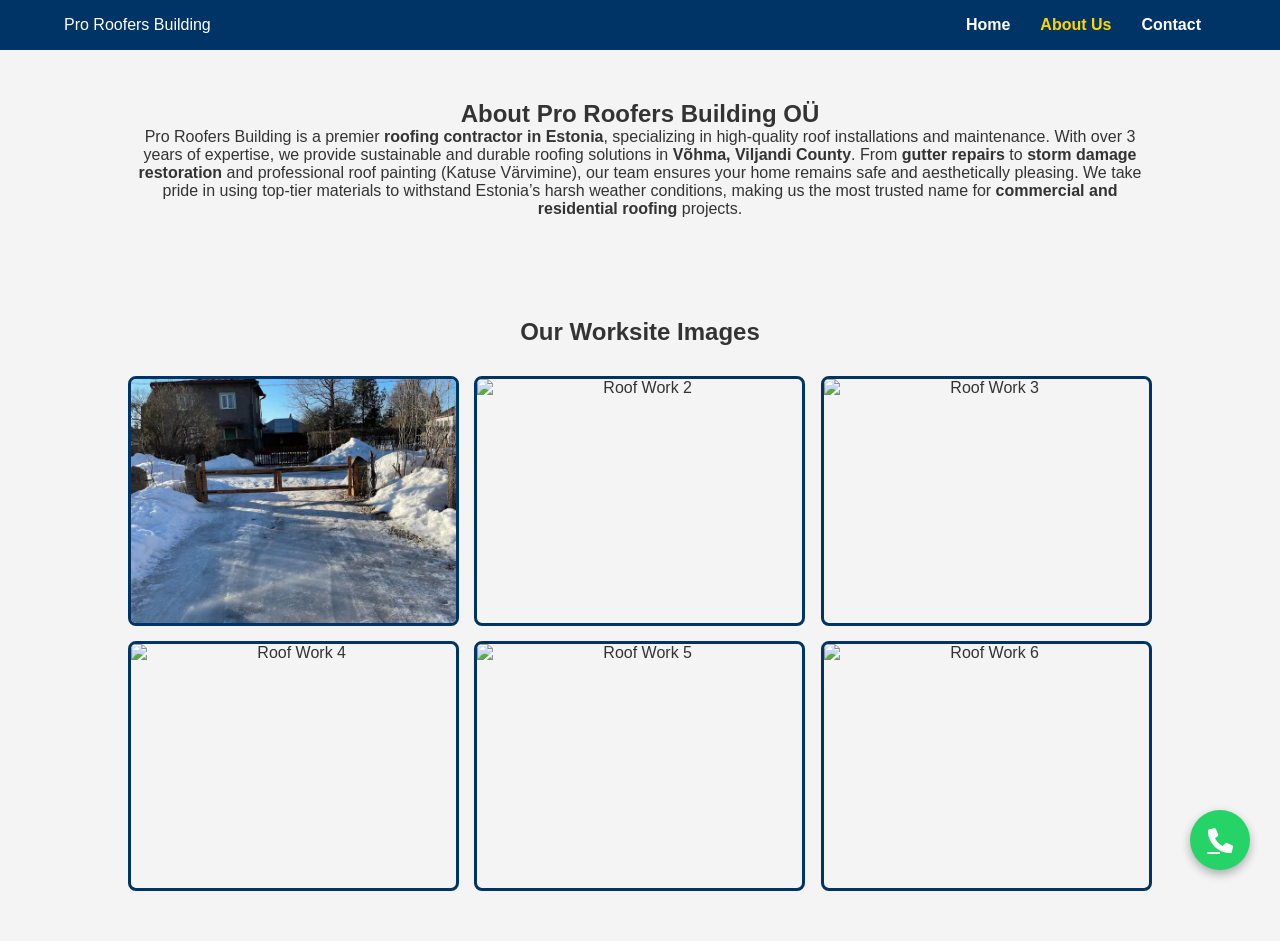
==== about.html @ f928bba4 "Update about.html" ====
<!DOCTYPE html>
<html lang="en">
<head>
    <meta charset="UTF-8">
    <title>About Our Work | Pro Roofers Building</title>
    <link rel="stylesheet" href="https://cdnjs.cloudflare.com/ajax/libs/font-awesome/6.0.0/css/all.min.css">
    <link href="https://unpkg.com/aos@2.3.1/dist/aos.css" rel="stylesheet">
    <link rel="stylesheet" href="style.css">
</head>
<body>
    <nav>
        <div class="logo">Pro Roofers Building</div>
        <ul>
            <li><a href="index.html">Home</a></li>
            <li><a href="about.html" class="active">About Us</a></li>
            <li><a href="contact.html">Contact</a></li>
        </ul>
    </nav>

    <section class="about-seo" data-aos="fade-up">
        <h2>About Pro Roofers Building OÜ</h2>
        <p>Pro Roofers Building is a premier <strong>roofing contractor in Estonia</strong>, specializing in high-quality roof installations and maintenance. With over 3 years of expertise, we provide sustainable and durable roofing solutions in <strong>Võhma, Viljandi County</strong>. From <strong>gutter repairs</strong> to <strong>storm damage restoration</strong> and professional roof painting (Katuse Värvimine), our team ensures your home remains safe and aesthetically pleasing. We take pride in using top-tier materials to withstand Estonia’s harsh weather conditions, making us the most trusted name for <strong>commercial and residential roofing</strong> projects.</p>
    </section>

    <section class="gallery">
        <h2 data-aos="fade-up">Our Worksite Images</h2>
        <div class="image-grid">
            <img src="274590326_1031202414138918_6152472122035395217_n.webp" alt="Roof Work 1" data-aos="flip-left">
            <img src="image2.jpg" alt="Roof Work 2" data-aos="flip-left" data-aos-delay="100">
            <img src="image3.jpg" alt="Roof Work 3" data-aos="flip-left" data-aos-delay="200">
            <img src="image4.jpg" alt="Roof Work 4" data-aos="flip-left">
            <img src="image5.jpg" alt="Roof Work 5" data-aos="flip-left" data-aos-delay="100">
            <img src="image6.jpg" alt="Roof Work 6" data-aos="flip-left" data-aos-delay="200">
        </div>
    </section>

    <a href="tel:+37259118252" class="floating-call"><i class="fas fa-phone"></i></a>
    <script src="https://unpkg.com/aos@2.3.1/dist/aos.js"></script>
    <script>AOS.init();</script>
</body>
</html>
---- style.css ----
* { margin: 0; padding: 0; box-sizing: border-box; font-family: 'Segoe UI', sans-serif; }
body { background: #f4f4f4; color: #333; overflow-x: hidden; }

/* Navigation */
nav { background: #003366; color: white; display: flex; justify-content: space-between; padding: 1rem 5%; position: sticky; top: 0; z-index: 1000; }
nav ul { display: flex; list-style: none; }
nav ul li a { color: white; text-decoration: none; padding: 0 15px; font-weight: bold; }
nav ul li a.active { color: #FFD700; }

/* Hero */
.hero { height: 60vh; background: linear-gradient(rgba(0,51,102,0.8), rgba(0,51,102,0.8)), url('image1.jpg') center/cover; color: white; display: flex; align-items: center; justify-content: center; text-align: center; }
.btn { background: #FFD700; color: #003366; padding: 10px 25px; text-decoration: none; border-radius: 5px; font-weight: bold; margin-top: 20px; display: inline-block; }

/* Services & Grid */
.services, .gallery, .about-seo, .contact-section { padding: 50px 10%; text-align: center; }
.service-grid { display: grid; grid-template-columns: repeat(auto-fit, minmax(250px, 1fr)); gap: 20px; margin-top: 30px; }
.service-card { background: white; padding: 30px; border-radius: 10px; box-shadow: 0 5px 15px rgba(0,0,0,0.1); }
.service-card i { font-size: 3rem; color: #003366; margin-bottom: 15px; }

/* Image Grid (3 in a row) */
.image-grid { display: grid; grid-template-columns: repeat(3, 1fr); gap: 15px; margin-top: 30px; }
.image-grid img { width: 100%; height: 250px; object-fit: cover; border-radius: 8px; border: 3px solid #003366; }

/* Floating Call Icon */
.floating-call { position: fixed; bottom: 30px; right: 30px; background: #25d366; color: white; width: 60px; height: 60px; border-radius: 50%; display: flex; align-items: center; justify-content: center; font-size: 25px; box-shadow: 0 4px 10px rgba(0,0,0,0.3); z-index: 1000; transition: 0.3s; }
.floating-call:hover { transform: scale(1.1); background: #FFD700; color: #003366; }

/* Responsive */
@media (max-width: 768px) {
    .image-grid { grid-template-columns: repeat(2, 1fr); }
    .contact-section { flex-direction: column; }
             }
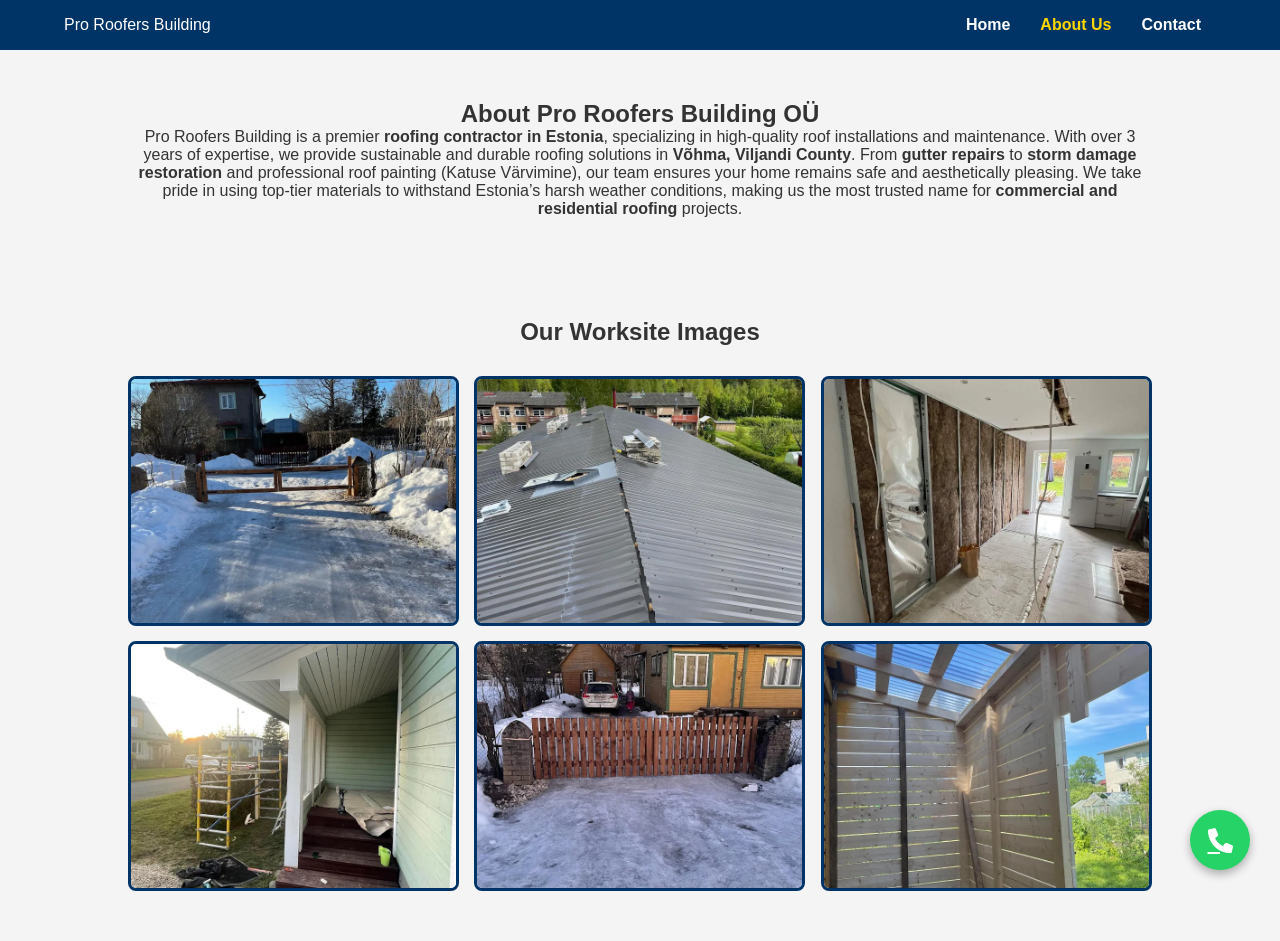
==== commit 2414c9d8: "Update about.html" ====
--- a/about.html
+++ b/about.html
@@ -26,11 +26,11 @@
         <h2 data-aos="fade-up">Our Worksite Images</h2>
         <div class="image-grid">
             <img src="274590326_1031202414138918_6152472122035395217_n.webp" alt="Roof Work 1" data-aos="flip-left">
-            <img src="image2.jpg" alt="Roof Work 2" data-aos="flip-left" data-aos-delay="100">
-            <img src="image3.jpg" alt="Roof Work 3" data-aos="flip-left" data-aos-delay="200">
-            <img src="image4.jpg" alt="Roof Work 4" data-aos="flip-left">
-            <img src="image5.jpg" alt="Roof Work 5" data-aos="flip-left" data-aos-delay="100">
-            <img src="image6.jpg" alt="Roof Work 6" data-aos="flip-left" data-aos-delay="200">
+            <img src="unnamed (2).webp" alt="Roof Work 2" data-aos="flip-left" data-aos-delay="100">
+            <img src="unnamed (4).webp" alt="Roof Work 3" data-aos="flip-left" data-aos-delay="200">
+            <img src="unnamed (5).webp" alt="Roof Work 4" data-aos="flip-left">
+            <img src="unnamed (6).webp" alt="Roof Work 5" data-aos="flip-left" data-aos-delay="100">
+            <img src="unnamed (7).webp" alt="Roof Work 6" data-aos="flip-left" data-aos-delay="200">
         </div>
     </section>
 
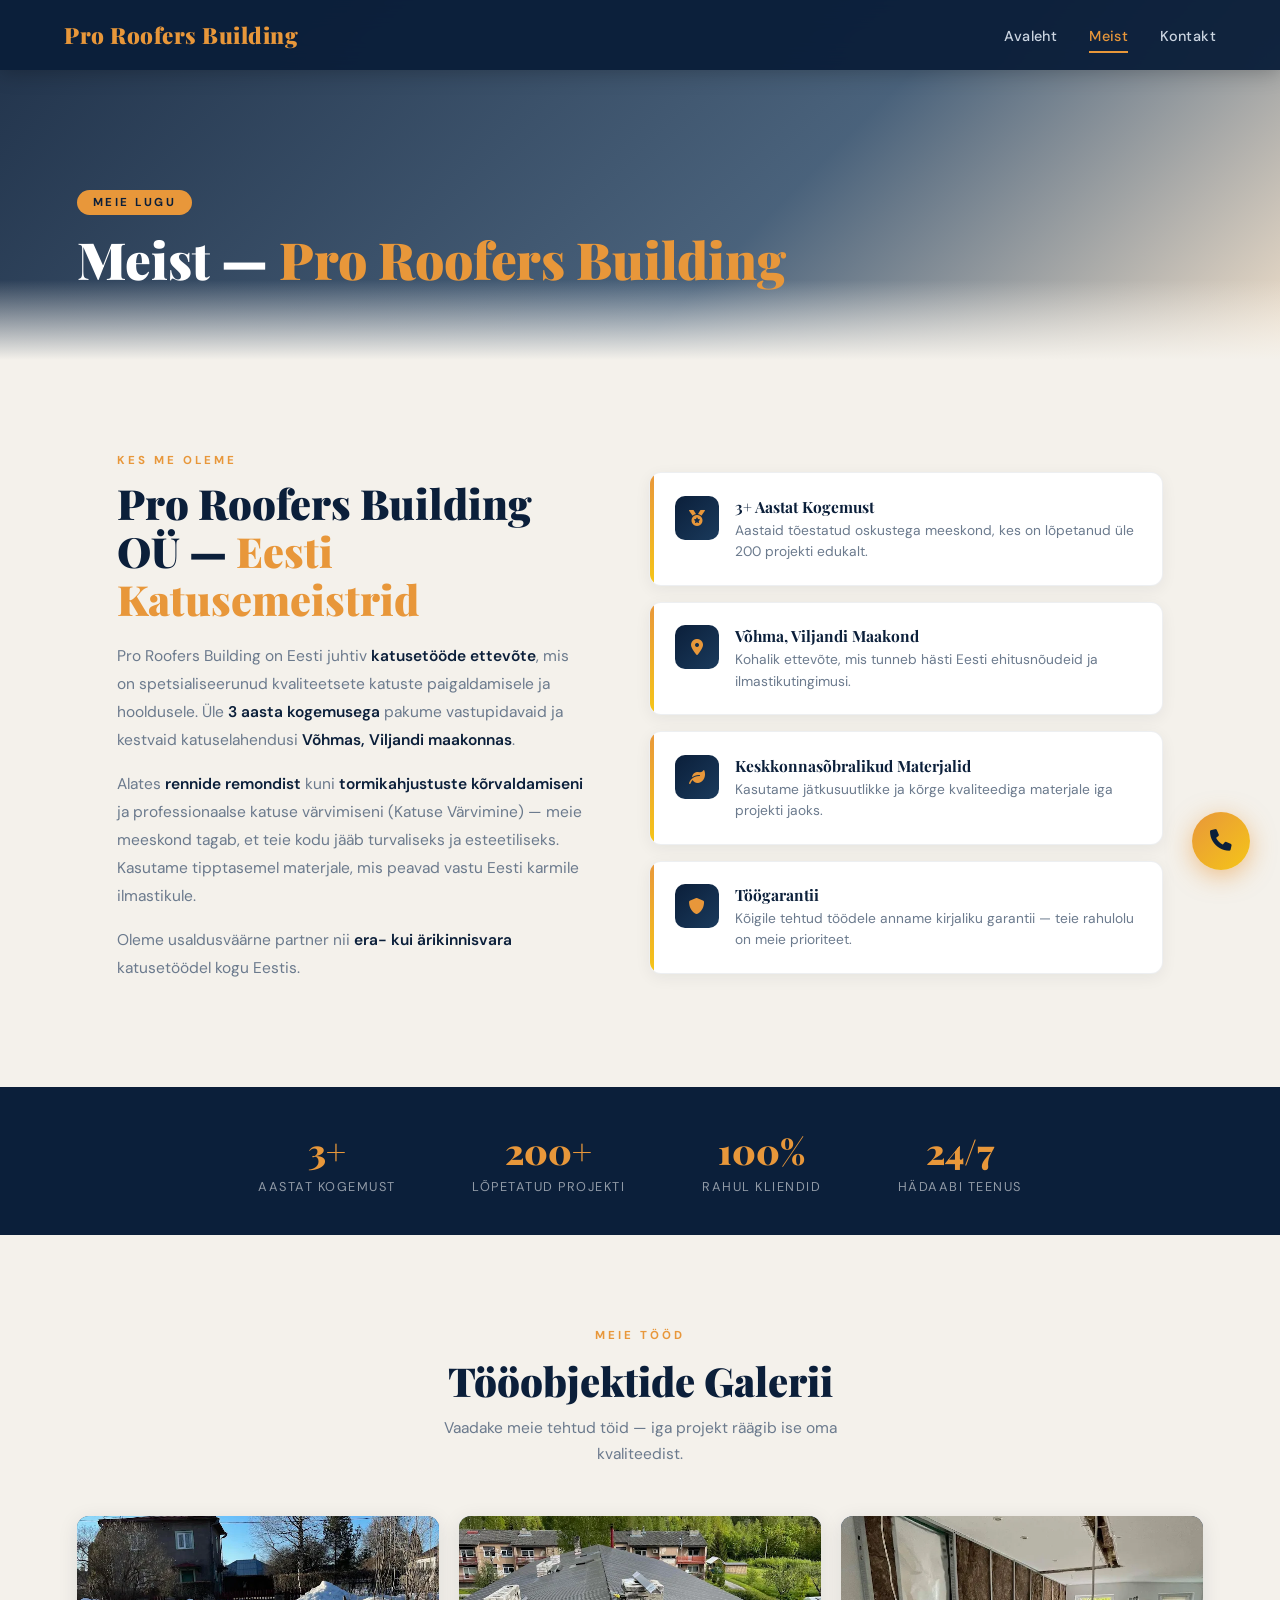
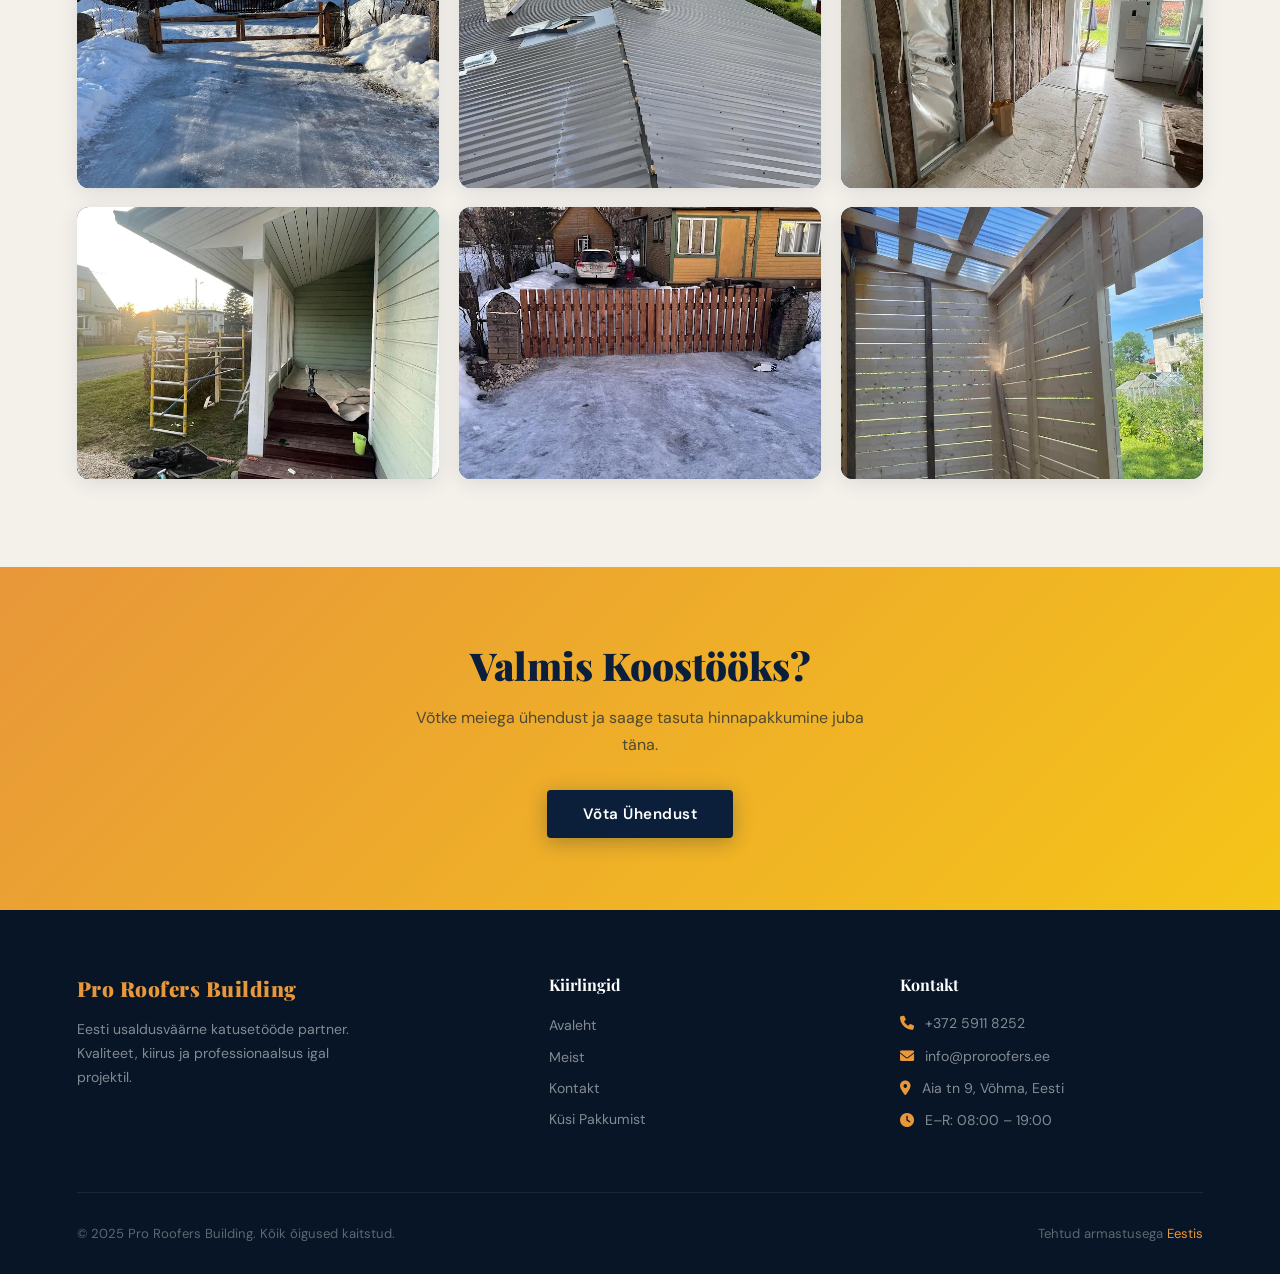
==== commit 031ee462: "Update about.html" ====
--- a/about.html
+++ b/about.html
@@ -1,41 +1,728 @@
 <!DOCTYPE html>
-<html lang="en">
+<html lang="et">
 <head>
     <meta charset="UTF-8">
-    <title>About Our Work | Pro Roofers Building</title>
+    <meta name="viewport" content="width=device-width, initial-scale=1.0">
+    <title>Meist | Pro Roofers Building</title>
     <link rel="stylesheet" href="https://cdnjs.cloudflare.com/ajax/libs/font-awesome/6.0.0/css/all.min.css">
-    <link href="https://unpkg.com/aos@2.3.1/dist/aos.css" rel="stylesheet">
-    <link rel="stylesheet" href="style.css">
+    <link href="https://fonts.googleapis.com/css2?family=Playfair+Display:wght@700;900&family=DM+Sans:wght@300;400;500;600&display=swap" rel="stylesheet">
+    <style>
+        *, *::before, *::after { margin: 0; padding: 0; box-sizing: border-box; }
+
+        :root {
+            --navy:    #0B1F3A;
+            --steel:   #1A3A5C;
+            --amber:   #E8973A;
+            --gold:    #F5C518;
+            --offwhite:#F4F1EB;
+            --light:   #FFFFFF;
+            --text:    #2C2C2C;
+            --muted:   #6B7A8D;
+        }
+
+        html { scroll-behavior: smooth; }
+
+        body {
+            font-family: 'DM Sans', sans-serif;
+            background: var(--offwhite);
+            color: var(--text);
+            overflow-x: hidden;
+        }
+
+        /* ── NAV ── */
+        nav {
+            position: fixed; top: 0; width: 100%; z-index: 1000;
+            display: flex; align-items: center; justify-content: space-between;
+            padding: 0 5%;
+            height: 70px;
+            background: rgba(11,31,58,0.96);
+            backdrop-filter: blur(12px);
+            box-shadow: 0 2px 20px rgba(0,0,0,0.25);
+            animation: slideDown 0.7s cubic-bezier(.22,1,.36,1) both;
+            transition: height 0.3s;
+        }
+
+        nav.scrolled { height: 58px; background: rgba(11,31,58,0.99); }
+
+        @keyframes slideDown {
+            from { transform: translateY(-100%); opacity: 0; }
+            to   { transform: translateY(0);     opacity: 1; }
+        }
+
+        .logo {
+            font-family: 'Playfair Display', serif;
+            font-size: 1.4rem;
+            font-weight: 900;
+            color: var(--amber);
+            letter-spacing: 0.5px;
+        }
+
+        nav ul { list-style: none; display: flex; gap: 2rem; }
+
+        nav ul li a {
+            color: #CBD5E1;
+            text-decoration: none;
+            font-size: 0.9rem;
+            font-weight: 500;
+            letter-spacing: 0.4px;
+            padding: 6px 0;
+            border-bottom: 2px solid transparent;
+            transition: color 0.3s, border-color 0.3s;
+        }
+
+        nav ul li a:hover,
+        nav ul li a.active {
+            color: var(--amber);
+            border-bottom-color: var(--amber);
+        }
+
+        /* ── PAGE HERO ── */
+        .page-hero {
+            min-height: 360px;
+            background:
+                linear-gradient(135deg, rgba(11,31,58,0.91) 0%, rgba(26,58,92,0.78) 60%, rgba(232,151,58,0.18) 100%),
+                url('https://images.unsplash.com/photo-1558618666-fcd25c85cd64?w=1600&q=80') center/cover no-repeat;
+            display: flex; align-items: flex-end; justify-content: flex-start;
+            padding: 0 6% 4.5rem;
+            position: relative;
+            overflow: hidden;
+            padding-top: 70px;
+        }
+
+        .page-hero::after {
+            content: '';
+            position: absolute; bottom: 0; left: 0; right: 0;
+            height: 80px;
+            background: linear-gradient(to top, var(--offwhite), transparent);
+        }
+
+        .page-hero-content {
+            position: relative; z-index: 2;
+            animation: heroReveal 1s cubic-bezier(.22,1,.36,1) 0.2s both;
+        }
+
+        @keyframes heroReveal {
+            from { opacity: 0; transform: translateY(40px); }
+            to   { opacity: 1; transform: translateY(0); }
+        }
+
+        .eyebrow {
+            display: inline-block;
+            background: var(--amber);
+            color: var(--navy);
+            font-size: 0.72rem;
+            font-weight: 700;
+            letter-spacing: 2.5px;
+            text-transform: uppercase;
+            padding: 5px 16px;
+            border-radius: 20px;
+            margin-bottom: 1rem;
+        }
+
+        .page-hero-content h1 {
+            font-family: 'Playfair Display', serif;
+            font-size: clamp(2rem, 4.5vw, 3.2rem);
+            font-weight: 900;
+            color: var(--light);
+            line-height: 1.12;
+        }
+
+        .page-hero-content h1 span { color: var(--amber); }
+
+        /* ── ABOUT SEO SECTION ── */
+        .about-seo {
+            padding: 5.5rem 6%;
+            max-width: 1100px;
+            margin: 0 auto;
+            display: grid;
+            grid-template-columns: 1fr 1.1fr;
+            gap: 4rem;
+            align-items: center;
+        }
+
+        @media (max-width: 860px) {
+            .about-seo { grid-template-columns: 1fr; gap: 2.5rem; }
+            nav ul { gap: 1.2rem; }
+        }
+
+        .about-text-col {
+            opacity: 0;
+            transform: translateX(-40px);
+            transition: opacity 0.7s ease, transform 0.7s ease;
+        }
+
+        .about-text-col.visible { opacity: 1; transform: translateX(0); }
+
+        .section-tag {
+            display: inline-block;
+            font-size: 0.72rem;
+            font-weight: 700;
+            letter-spacing: 3px;
+            text-transform: uppercase;
+            color: var(--amber);
+            margin-bottom: 0.7rem;
+        }
+
+        .about-text-col h2 {
+            font-family: 'Playfair Display', serif;
+            font-size: clamp(1.8rem, 3.5vw, 2.6rem);
+            font-weight: 900;
+            color: var(--navy);
+            line-height: 1.15;
+            margin-bottom: 1.3rem;
+        }
+
+        .about-text-col h2 span { color: var(--amber); }
+
+        .about-text-col p {
+            font-size: 0.97rem;
+            color: var(--muted);
+            line-height: 1.8;
+            margin-bottom: 1rem;
+        }
+
+        .about-text-col p strong {
+            color: var(--navy);
+            font-weight: 600;
+        }
+
+        .about-highlights {
+            display: flex;
+            flex-direction: column;
+            gap: 1rem;
+            opacity: 0;
+            transform: translateX(40px);
+            transition: opacity 0.7s ease 0.15s, transform 0.7s ease 0.15s;
+        }
+
+        .about-highlights.visible { opacity: 1; transform: translateX(0); }
+
+        .highlight-card {
+            background: var(--light);
+            border-radius: 12px;
+            padding: 1.4rem 1.6rem;
+            display: flex;
+            align-items: flex-start;
+            gap: 1rem;
+            border: 1px solid rgba(11,31,58,0.07);
+            box-shadow: 0 4px 16px rgba(11,31,58,0.06);
+            position: relative;
+            overflow: hidden;
+            transition: transform 0.3s cubic-bezier(.22,1,.36,1), box-shadow 0.3s, border-color 0.3s;
+        }
+
+        .highlight-card::before {
+            content: '';
+            position: absolute; top: 0; left: 0;
+            width: 4px; height: 100%;
+            background: linear-gradient(180deg, var(--amber), var(--gold));
+            border-radius: 4px 0 0 4px;
+        }
+
+        .highlight-card:hover {
+            transform: translateY(-4px);
+            box-shadow: 0 12px 36px rgba(11,31,58,0.11);
+            border-color: rgba(232,151,58,0.25);
+        }
+
+        .highlight-icon {
+            width: 44px; height: 44px; flex-shrink: 0;
+            background: linear-gradient(135deg, var(--navy), var(--steel));
+            border-radius: 10px;
+            display: flex; align-items: center; justify-content: center;
+        }
+
+        .highlight-icon i { color: var(--amber); font-size: 1rem; }
+
+        .highlight-body h4 {
+            font-family: 'Playfair Display', serif;
+            font-size: 0.97rem;
+            font-weight: 700;
+            color: var(--navy);
+            margin-bottom: 3px;
+        }
+
+        .highlight-body p {
+            font-size: 0.86rem;
+            color: var(--muted);
+            line-height: 1.55;
+        }
+
+        /* ── STATS BAR ── */
+        .stats-bar {
+            background: var(--navy);
+            padding: 2.5rem 6%;
+            display: flex; justify-content: center;
+            gap: clamp(2rem, 6vw, 6rem);
+            flex-wrap: wrap;
+        }
+
+        .stat-item {
+            text-align: center;
+            opacity: 0;
+            transform: translateY(24px);
+            transition: opacity 0.6s ease, transform 0.6s ease;
+        }
+
+        .stat-item.visible { opacity: 1; transform: translateY(0); }
+
+        .stat-num {
+            font-family: 'Playfair Display', serif;
+            font-size: 2.2rem;
+            font-weight: 900;
+            color: var(--amber);
+        }
+
+        .stat-label {
+            font-size: 0.8rem;
+            color: rgba(255,255,255,0.55);
+            text-transform: uppercase;
+            letter-spacing: 1.5px;
+            margin-top: 4px;
+        }
+
+        /* ── GALLERY ── */
+        .gallery {
+            padding: 5.5rem 6%;
+            background: var(--offwhite);
+        }
+
+        .gallery-head {
+            text-align: center;
+            margin-bottom: 3rem;
+            opacity: 0;
+            transform: translateY(24px);
+            transition: opacity 0.6s ease, transform 0.6s ease;
+        }
+
+        .gallery-head.visible { opacity: 1; transform: translateY(0); }
+
+        .gallery-head h2 {
+            font-family: 'Playfair Display', serif;
+            font-size: clamp(1.8rem, 3.5vw, 2.5rem);
+            font-weight: 900;
+            color: var(--navy);
+            margin-bottom: 0.6rem;
+        }
+
+        .gallery-head p {
+            font-size: 0.97rem;
+            color: var(--muted);
+            max-width: 480px;
+            margin: 0 auto;
+            line-height: 1.65;
+        }
+
+        .image-grid {
+            display: grid;
+            grid-template-columns: repeat(3, 1fr);
+            gap: 1.2rem;
+        }
+
+        @media (max-width: 720px) {
+            .image-grid { grid-template-columns: repeat(2, 1fr); }
+        }
+
+        @media (max-width: 480px) {
+            .image-grid { grid-template-columns: 1fr; }
+        }
+
+        .gallery-item {
+            position: relative;
+            border-radius: 12px;
+            overflow: hidden;
+            aspect-ratio: 4/3;
+            background: var(--steel);
+            box-shadow: 0 4px 20px rgba(11,31,58,0.1);
+            opacity: 0;
+            transform: translateY(36px) scale(0.97);
+            transition: opacity 0.6s ease, transform 0.6s ease;
+        }
+
+        .gallery-item.visible { opacity: 1; transform: translateY(0) scale(1); }
+
+        .gallery-item img {
+            width: 100%; height: 100%;
+            object-fit: cover;
+            display: block;
+            transition: transform 0.55s cubic-bezier(.22,1,.36,1);
+        }
+
+        .gallery-item:hover img { transform: scale(1.08); }
+
+        .gallery-overlay {
+            position: absolute; inset: 0;
+            background: linear-gradient(to top, rgba(11,31,58,0.72) 0%, transparent 55%);
+            opacity: 0;
+            transition: opacity 0.35s;
+            display: flex; align-items: flex-end;
+            padding: 1.2rem;
+        }
+
+        .gallery-item:hover .gallery-overlay { opacity: 1; }
+
+        .gallery-overlay span {
+            font-size: 0.85rem;
+            font-weight: 600;
+            color: var(--light);
+            letter-spacing: 0.3px;
+        }
+
+        /* ── CTA STRIP ── */
+        .cta-strip {
+            background: linear-gradient(135deg, var(--amber) 0%, var(--gold) 100%);
+            text-align: center;
+            padding: 4.5rem 6%;
+        }
+
+        .cta-strip h2 {
+            font-family: 'Playfair Display', serif;
+            font-size: clamp(1.7rem, 3.5vw, 2.4rem);
+            font-weight: 900;
+            color: var(--navy);
+            margin-bottom: 0.9rem;
+        }
+
+        .cta-strip p {
+            font-size: 1rem;
+            color: rgba(11,31,58,0.7);
+            max-width: 460px;
+            margin: 0 auto 2rem;
+            line-height: 1.65;
+        }
+
+        .btn {
+            display: inline-block;
+            padding: 14px 36px;
+            border-radius: 4px;
+            font-family: 'DM Sans', sans-serif;
+            font-size: 0.95rem;
+            font-weight: 600;
+            text-decoration: none;
+            letter-spacing: 0.5px;
+            transition: transform 0.25s, box-shadow 0.25s, background 0.25s;
+        }
+
+        .btn-dark {
+            background: var(--navy);
+            color: var(--light);
+            box-shadow: 0 4px 20px rgba(11,31,58,0.3);
+        }
+
+        .btn-dark:hover {
+            background: var(--steel);
+            transform: translateY(-3px);
+            box-shadow: 0 8px 30px rgba(11,31,58,0.4);
+        }
+
+        /* ── FOOTER ── */
+        footer {
+            background: #071526;
+            color: rgba(255,255,255,0.7);
+            padding: 4rem 6% 2rem;
+        }
+
+        .footer-grid {
+            display: grid;
+            grid-template-columns: 1.4fr repeat(2, 1fr);
+            gap: 3rem;
+            padding-bottom: 3rem;
+            border-bottom: 1px solid rgba(255,255,255,0.08);
+            margin-bottom: 2rem;
+        }
+
+        @media (max-width: 720px) {
+            .footer-grid { grid-template-columns: 1fr; gap: 2rem; }
+        }
+
+        .footer-brand .logo {
+            font-size: 1.3rem;
+            margin-bottom: 1rem;
+            display: block;
+        }
+
+        .footer-brand p {
+            font-size: 0.88rem;
+            line-height: 1.7;
+            color: rgba(255,255,255,0.5);
+            max-width: 280px;
+        }
+
+        .footer-col h5 {
+            font-family: 'Playfair Display', serif;
+            font-size: 1rem;
+            font-weight: 700;
+            color: var(--light);
+            margin-bottom: 1.2rem;
+        }
+
+        .footer-col ul { list-style: none; }
+        .footer-col ul li { margin-bottom: 0.65rem; }
+
+        .footer-col ul li a {
+            color: rgba(255,255,255,0.5);
+            text-decoration: none;
+            font-size: 0.88rem;
+            transition: color 0.25s;
+        }
+
+        .footer-col ul li a:hover { color: var(--amber); }
+
+        .footer-contact-item {
+            display: flex; align-items: flex-start; gap: 0.7rem;
+            margin-bottom: 0.9rem;
+            font-size: 0.88rem;
+            color: rgba(255,255,255,0.5);
+        }
+
+        .footer-contact-item i {
+            color: var(--amber);
+            margin-top: 2px;
+            flex-shrink: 0;
+        }
+
+        .footer-bottom {
+            display: flex; justify-content: space-between; align-items: center;
+            flex-wrap: wrap; gap: 0.8rem;
+            font-size: 0.82rem;
+            color: rgba(255,255,255,0.35);
+        }
+
+        .footer-bottom a { color: var(--amber); text-decoration: none; }
+
+        /* ── FLOATING CALL ── */
+        .floating-call {
+            position: fixed;
+            bottom: 30px; right: 30px;
+            width: 58px; height: 58px;
+            background: linear-gradient(135deg, var(--amber), var(--gold));
+            border-radius: 50%;
+            display: flex; align-items: center; justify-content: center;
+            color: var(--navy);
+            font-size: 1.35rem;
+            text-decoration: none;
+            box-shadow: 0 6px 24px rgba(232,151,58,0.55);
+            z-index: 999;
+            animation: pulse 2.2s ease-in-out infinite;
+            transition: transform 0.25s;
+        }
+
+        .floating-call:hover { transform: scale(1.12); }
+
+        @keyframes pulse {
+            0%, 100% { box-shadow: 0 6px 24px rgba(232,151,58,0.55); }
+            50%       { box-shadow: 0 6px 40px rgba(232,151,58,0.85), 0 0 0 14px rgba(232,151,58,0.12); }
+        }
+    </style>
 </head>
 <body>
-    <nav>
+
+    <!-- Navigation -->
+    <nav id="mainNav">
         <div class="logo">Pro Roofers Building</div>
         <ul>
-            <li><a href="index.html">Home</a></li>
-            <li><a href="about.html" class="active">About Us</a></li>
-            <li><a href="contact.html">Contact</a></li>
+            <li><a href="index.html">Avaleht</a></li>
+            <li><a href="about.html" class="active">Meist</a></li>
+            <li><a href="contact.html">Kontakt</a></li>
         </ul>
     </nav>
 
-    <section class="about-seo" data-aos="fade-up">
-        <h2>About Pro Roofers Building OÜ</h2>
-        <p>Pro Roofers Building is a premier <strong>roofing contractor in Estonia</strong>, specializing in high-quality roof installations and maintenance. With over 3 years of expertise, we provide sustainable and durable roofing solutions in <strong>Võhma, Viljandi County</strong>. From <strong>gutter repairs</strong> to <strong>storm damage restoration</strong> and professional roof painting (Katuse Värvimine), our team ensures your home remains safe and aesthetically pleasing. We take pride in using top-tier materials to withstand Estonia’s harsh weather conditions, making us the most trusted name for <strong>commercial and residential roofing</strong> projects.</p>
+    <!-- Page Hero -->
+    <div class="page-hero">
+        <div class="page-hero-content">
+            <span class="eyebrow">Meie Lugu</span>
+            <h1>Meist — <span>Pro Roofers Building</span></h1>
+        </div>
+    </div>
+
+    <!-- About SEO Section -->
+    <section class="about-seo" style="padding-top:5.5rem; padding-bottom:5.5rem; max-width:1200px; margin:0 auto; padding-left:6%; padding-right:6%; display:grid; grid-template-columns:1fr 1.1fr; gap:4rem; align-items:center;">
+
+        <div class="about-text-col" id="aboutText">
+            <span class="section-tag">Kes Me Oleme</span>
+            <h2>Pro Roofers Building OÜ — <span>Eesti Katusemeistrid</span></h2>
+            <p>Pro Roofers Building on Eesti juhtiv <strong>katusetööde ettevõte</strong>, mis on spetsialiseerunud kvaliteetsete katuste paigaldamisele ja hooldusele. Üle <strong>3 aasta kogemusega</strong> pakume vastupidavaid ja kestvaid katuselahendusi <strong>Võhmas, Viljandi maakonnas</strong>.</p>
+            <p>Alates <strong>rennide remondist</strong> kuni <strong>tormikahjustuste kõrvaldamiseni</strong> ja professionaalse katuse värvimiseni (Katuse Värvimine) — meie meeskond tagab, et teie kodu jääb turvaliseks ja esteetiliseks. Kasutame tipptasemel materjale, mis peavad vastu Eesti karmile ilmastikule.</p>
+            <p>Oleme usaldusväärne partner nii <strong>era- kui ärikinnisvara</strong> katusetöödel kogu Eestis.</p>
+        </div>
+
+        <div class="about-highlights" id="aboutHighlights">
+            <div class="highlight-card">
+                <div class="highlight-icon"><i class="fas fa-medal"></i></div>
+                <div class="highlight-body">
+                    <h4>3+ Aastat Kogemust</h4>
+                    <p>Aastaid tõestatud oskustega meeskond, kes on lõpetanud üle 200 projekti edukalt.</p>
+                </div>
+            </div>
+            <div class="highlight-card">
+                <div class="highlight-icon"><i class="fas fa-map-marker-alt"></i></div>
+                <div class="highlight-body">
+                    <h4>Võhma, Viljandi Maakond</h4>
+                    <p>Kohalik ettevõte, mis tunneb hästi Eesti ehitusnõudeid ja ilmastikutingimusi.</p>
+                </div>
+            </div>
+            <div class="highlight-card">
+                <div class="highlight-icon"><i class="fas fa-leaf"></i></div>
+                <div class="highlight-body">
+                    <h4>Keskkonnasõbralikud Materjalid</h4>
+                    <p>Kasutame jätkusuutlikke ja kõrge kvaliteediga materjale iga projekti jaoks.</p>
+                </div>
+            </div>
+            <div class="highlight-card">
+                <div class="highlight-icon"><i class="fas fa-shield-alt"></i></div>
+                <div class="highlight-body">
+                    <h4>Töögarantii</h4>
+                    <p>Kõigile tehtud töödele anname kirjaliku garantii — teie rahulolu on meie prioriteet.</p>
+                </div>
+            </div>
+        </div>
+
     </section>
 
+    <!-- Stats Bar -->
+    <div class="stats-bar">
+        <div class="stat-item">
+            <div class="stat-num">3+</div>
+            <div class="stat-label">Aastat Kogemust</div>
+        </div>
+        <div class="stat-item">
+            <div class="stat-num">200+</div>
+            <div class="stat-label">Lõpetatud Projekti</div>
+        </div>
+        <div class="stat-item">
+            <div class="stat-num">100%</div>
+            <div class="stat-label">Rahul Kliendid</div>
+        </div>
+        <div class="stat-item">
+            <div class="stat-num">24/7</div>
+            <div class="stat-label">Hädaabi Teenus</div>
+        </div>
+    </div>
+
+    <!-- Gallery -->
     <section class="gallery">
-        <h2 data-aos="fade-up">Our Worksite Images</h2>
+        <div class="gallery-head" id="galleryHead">
+            <span class="section-tag">Meie Tööd</span>
+            <h2>Tööobjektide Galerii</h2>
+            <p>Vaadake meie tehtud töid — iga projekt räägib ise oma kvaliteedist.</p>
+        </div>
         <div class="image-grid">
-            <img src="274590326_1031202414138918_6152472122035395217_n.webp" alt="Roof Work 1" data-aos="flip-left">
-            <img src="unnamed (2).webp" alt="Roof Work 2" data-aos="flip-left" data-aos-delay="100">
-            <img src="unnamed (4).webp" alt="Roof Work 3" data-aos="flip-left" data-aos-delay="200">
-            <img src="unnamed (5).webp" alt="Roof Work 4" data-aos="flip-left">
-            <img src="unnamed (6).webp" alt="Roof Work 5" data-aos="flip-left" data-aos-delay="100">
-            <img src="unnamed (7).webp" alt="Roof Work 6" data-aos="flip-left" data-aos-delay="200">
+            <div class="gallery-item" id="gi0">
+                <img src="274590326_1031202414138918_6152472122035395217_n.webp" alt="Katusetöö 1">
+                <div class="gallery-overlay"><span>Katusetöö — Projekt 1</span></div>
+            </div>
+            <div class="gallery-item" id="gi1">
+                <img src="unnamed (2).webp" alt="Katusetöö 2">
+                <div class="gallery-overlay"><span>Katusetöö — Projekt 2</span></div>
+            </div>
+            <div class="gallery-item" id="gi2">
+                <img src="unnamed (4).webp" alt="Katusetöö 3">
+                <div class="gallery-overlay"><span>Katusetöö — Projekt 3</span></div>
+            </div>
+            <div class="gallery-item" id="gi3">
+                <img src="unnamed (5).webp" alt="Katusetöö 4">
+                <div class="gallery-overlay"><span>Katusetöö — Projekt 4</span></div>
+            </div>
+            <div class="gallery-item" id="gi4">
+                <img src="unnamed (6).webp" alt="Katusetöö 5">
+                <div class="gallery-overlay"><span>Katusetöö — Projekt 5</span></div>
+            </div>
+            <div class="gallery-item" id="gi5">
+                <img src="unnamed (7).webp" alt="Katusetöö 6">
+                <div class="gallery-overlay"><span>Katusetöö — Projekt 6</span></div>
+            </div>
         </div>
     </section>
 
-    <a href="tel:+37259118252" class="floating-call"><i class="fas fa-phone"></i></a>
-    <script src="https://unpkg.com/aos@2.3.1/dist/aos.js"></script>
-    <script>AOS.init();</script>
+    <!-- CTA Strip -->
+    <div class="cta-strip">
+        <h2>Valmis Koostööks?</h2>
+        <p>Võtke meiega ühendust ja saage tasuta hinnapakkumine juba täna.</p>
+        <a href="contact.html" class="btn btn-dark">Võta Ühendust</a>
+    </div>
+
+    <!-- Footer -->
+    <footer>
+        <div class="footer-grid">
+            <div class="footer-brand">
+                <span class="logo">Pro Roofers Building</span>
+                <p>Eesti usaldusväärne katusetööde partner. Kvaliteet, kiirus ja professionaalsus igal projektil.</p>
+            </div>
+            <div class="footer-col">
+                <h5>Kiirlingid</h5>
+                <ul>
+                    <li><a href="index.html">Avaleht</a></li>
+                    <li><a href="about.html">Meist</a></li>
+                    <li><a href="contact.html">Kontakt</a></li>
+                    <li><a href="contact.html">Küsi Pakkumist</a></li>
+                </ul>
+            </div>
+            <div class="footer-col">
+                <h5>Kontakt</h5>
+                <div class="footer-contact-item">
+                    <i class="fas fa-phone"></i>
+                    <span>+372 5911 8252</span>
+                </div>
+                <div class="footer-contact-item">
+                    <i class="fas fa-envelope"></i>
+                    <span>info@proroofers.ee</span>
+                </div>
+                <div class="footer-contact-item">
+                    <i class="fas fa-map-marker-alt"></i>
+                    <span>Aia tn 9, Võhma, Eesti</span>
+                </div>
+                <div class="footer-contact-item">
+                    <i class="fas fa-clock"></i>
+                    <span>E–R: 08:00 – 19:00</span>
+                </div>
+            </div>
+        </div>
+        <div class="footer-bottom">
+            <span>© 2025 Pro Roofers Building. Kõik õigused kaitstud.</span>
+            <span>Tehtud armastusega <a href="#">Eestis</a></span>
+        </div>
+    </footer>
+
+    <!-- Floating Call Button -->
+    <a href="tel:+37259118252" class="floating-call">
+        <i class="fas fa-phone"></i>
+    </a>
+
+    <script>
+        // Nav shrink on scroll
+        const nav = document.getElementById('mainNav');
+        window.addEventListener('scroll', () => {
+            nav.classList.toggle('scrolled', window.scrollY > 60);
+        });
+
+        // Intersection Observer
+        const observer = new IntersectionObserver((entries) => {
+            entries.forEach(entry => {
+                if (entry.isIntersecting) {
+                    entry.target.classList.add('visible');
+                    observer.unobserve(entry.target);
+                }
+            });
+        }, { threshold: 0.1 });
+
+        ['aboutText','aboutHighlights','galleryHead'].forEach(id => {
+            const el = document.getElementById(id);
+            if (el) observer.observe(el);
+        });
+
+        // Stats stagger
+        document.querySelectorAll('.stat-item').forEach((el, i) => {
+            setTimeout(() => observer.observe(el), i * 120);
+        });
+
+        // Gallery stagger
+        for (let i = 0; i < 6; i++) {
+            const el = document.getElementById('gi' + i);
+            if (el) {
+                el.style.transitionDelay = (i * 90) + 'ms';
+                observer.observe(el);
+            }
+        }
+    </script>
 </body>
 </html>
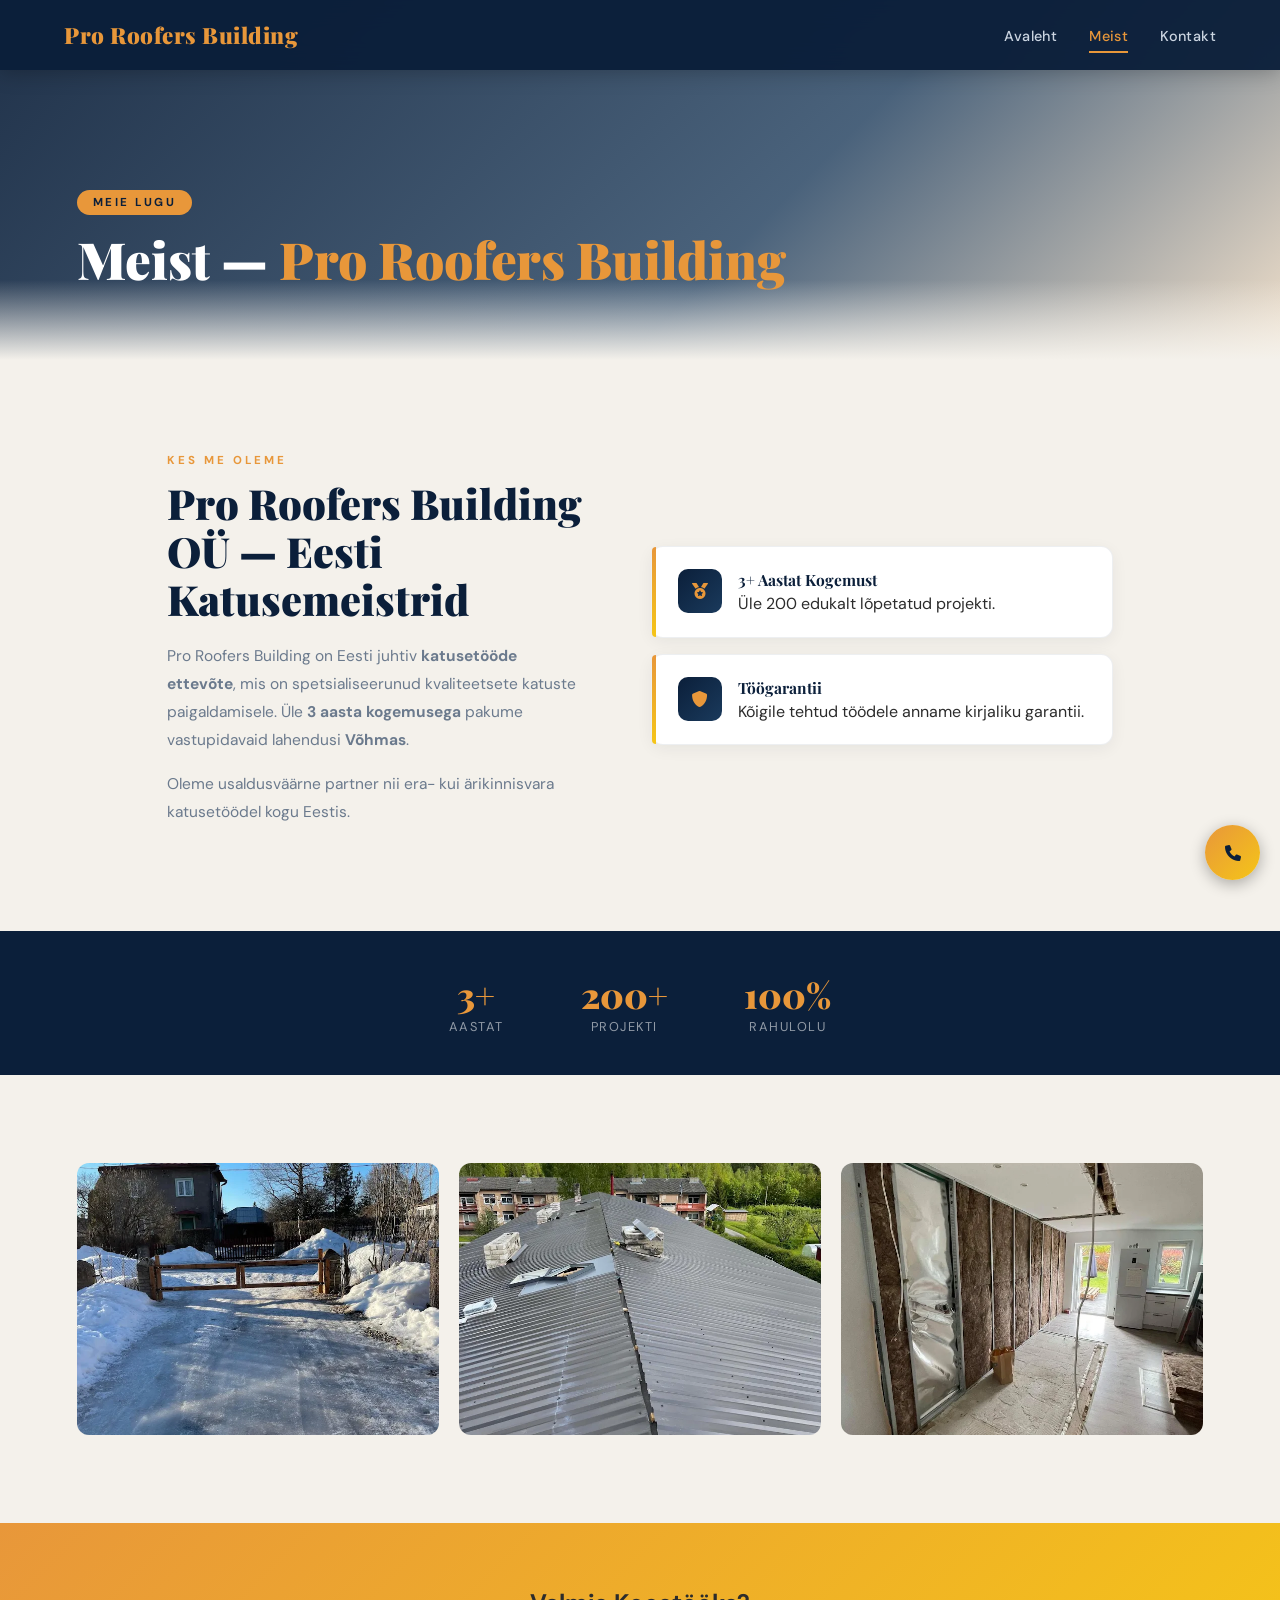
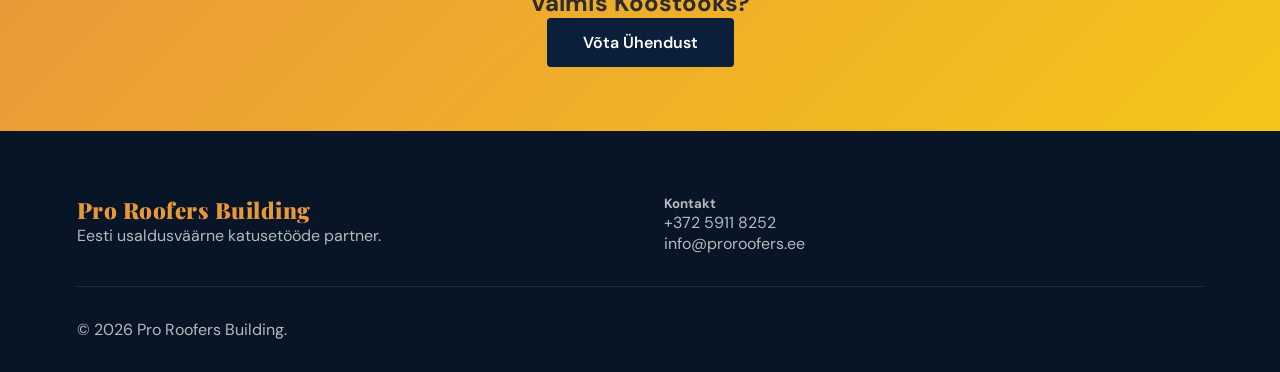
==== commit 5ac30ea2: "Update about.html" ====
--- a/about.html
+++ b/about.html
@@ -76,6 +76,56 @@
             border-bottom-color: var(--amber);
         }
 
+        /* ── MOBILE NAV TOGGLE ── */
+        .nav-toggle {
+            display: none;
+            flex-direction: column;
+            gap: 5px;
+            cursor: pointer;
+            padding: 4px;
+            background: none;
+            border: none;
+            z-index: 1001;
+        }
+
+        .nav-toggle span {
+            display: block;
+            width: 24px;
+            height: 2px;
+            background: var(--amber);
+            border-radius: 2px;
+            transition: all 0.3s ease;
+        }
+
+        .nav-toggle.open span:nth-child(1) { transform: translateY(7px) rotate(45deg); }
+        .nav-toggle.open span:nth-child(2) { opacity: 0; }
+        .nav-toggle.open span:nth-child(3) { transform: translateY(-7px) rotate(-45deg); }
+
+        /* ── RESPONSIVE NAV ── */
+        @media (max-width: 768px) {
+            .nav-toggle { display: flex; }
+
+            nav ul {
+                position: fixed;
+                top: 0; right: -100%;
+                width: 70%; height: 100vh;
+                background: var(--navy);
+                flex-direction: column;
+                justify-content: center;
+                align-items: center;
+                gap: 2rem;
+                transition: 0.4s cubic-bezier(0.4, 0, 0.2, 1);
+                box-shadow: -10px 0 30px rgba(0,0,0,0.3);
+            }
+
+            nav ul.open { right: 0; }
+
+            nav ul li a {
+                font-size: 1.2rem;
+                border-bottom: none;
+            }
+        }
+
         /* ── PAGE HERO ── */
         .page-hero {
             min-height: 360px;
@@ -140,9 +190,11 @@
             align-items: center;
         }
 
-        @media (max-width: 860px) {
-            .about-seo { grid-template-columns: 1fr; gap: 2.5rem; }
-            nav ul { gap: 1.2rem; }
+        @media (max-width: 992px) {
+            .about-seo { grid-template-columns: 1fr; gap: 3rem; text-align: center; }
+            .about-highlights { transform: none !important; opacity: 1 !important; }
+            .about-text-col { transform: none !important; opacity: 1 !important; text-align: left; }
+            .highlight-card { text-align: left; }
         }
 
         .about-text-col {
@@ -172,18 +224,11 @@
             margin-bottom: 1.3rem;
         }
 
-        .about-text-col h2 span { color: var(--amber); }
-
         .about-text-col p {
             font-size: 0.97rem;
             color: var(--muted);
             line-height: 1.8;
             margin-bottom: 1rem;
-        }
-
-        .about-text-col p strong {
-            color: var(--navy);
-            font-weight: 600;
         }
 
         .about-highlights {
@@ -207,8 +252,7 @@
             border: 1px solid rgba(11,31,58,0.07);
             box-shadow: 0 4px 16px rgba(11,31,58,0.06);
             position: relative;
-            overflow: hidden;
-            transition: transform 0.3s cubic-bezier(.22,1,.36,1), box-shadow 0.3s, border-color 0.3s;
+            transition: 0.3s;
         }
 
         .highlight-card::before {
@@ -219,12 +263,6 @@
             border-radius: 4px 0 0 4px;
         }
 
-        .highlight-card:hover {
-            transform: translateY(-4px);
-            box-shadow: 0 12px 36px rgba(11,31,58,0.11);
-            border-color: rgba(232,151,58,0.25);
-        }
-
         .highlight-icon {
             width: 44px; height: 44px; flex-shrink: 0;
             background: linear-gradient(135deg, var(--navy), var(--steel));
@@ -240,12 +278,6 @@
             font-weight: 700;
             color: var(--navy);
             margin-bottom: 3px;
-        }
-
-        .highlight-body p {
-            font-size: 0.86rem;
-            color: var(--muted);
-            line-height: 1.55;
         }
 
         /* ── STATS BAR ── */
@@ -257,74 +289,17 @@
             flex-wrap: wrap;
         }
 
-        .stat-item {
-            text-align: center;
-            opacity: 0;
-            transform: translateY(24px);
-            transition: opacity 0.6s ease, transform 0.6s ease;
-        }
-
+        .stat-item { text-align: center; opacity: 0; transform: translateY(24px); transition: 0.6s; }
         .stat-item.visible { opacity: 1; transform: translateY(0); }
-
-        .stat-num {
-            font-family: 'Playfair Display', serif;
-            font-size: 2.2rem;
-            font-weight: 900;
-            color: var(--amber);
-        }
-
-        .stat-label {
-            font-size: 0.8rem;
-            color: rgba(255,255,255,0.55);
-            text-transform: uppercase;
-            letter-spacing: 1.5px;
-            margin-top: 4px;
-        }
+        .stat-num { font-family: 'Playfair Display', serif; font-size: 2.2rem; color: var(--amber); font-weight: 900; }
+        .stat-label { font-size: 0.8rem; color: rgba(255,255,255,0.55); text-transform: uppercase; letter-spacing: 1.5px; }
 
         /* ── GALLERY ── */
-        .gallery {
-            padding: 5.5rem 6%;
-            background: var(--offwhite);
-        }
-
-        .gallery-head {
-            text-align: center;
-            margin-bottom: 3rem;
-            opacity: 0;
-            transform: translateY(24px);
-            transition: opacity 0.6s ease, transform 0.6s ease;
-        }
-
-        .gallery-head.visible { opacity: 1; transform: translateY(0); }
-
-        .gallery-head h2 {
-            font-family: 'Playfair Display', serif;
-            font-size: clamp(1.8rem, 3.5vw, 2.5rem);
-            font-weight: 900;
-            color: var(--navy);
-            margin-bottom: 0.6rem;
-        }
-
-        .gallery-head p {
-            font-size: 0.97rem;
-            color: var(--muted);
-            max-width: 480px;
-            margin: 0 auto;
-            line-height: 1.65;
-        }
-
+        .gallery { padding: 5.5rem 6%; }
         .image-grid {
             display: grid;
-            grid-template-columns: repeat(3, 1fr);
+            grid-template-columns: repeat(auto-fit, minmax(280px, 1fr));
             gap: 1.2rem;
-        }
-
-        @media (max-width: 720px) {
-            .image-grid { grid-template-columns: repeat(2, 1fr); }
-        }
-
-        @media (max-width: 480px) {
-            .image-grid { grid-template-columns: 1fr; }
         }
 
         .gallery-item {
@@ -333,185 +308,40 @@
             overflow: hidden;
             aspect-ratio: 4/3;
             background: var(--steel);
-            box-shadow: 0 4px 20px rgba(11,31,58,0.1);
             opacity: 0;
-            transform: translateY(36px) scale(0.97);
-            transition: opacity 0.6s ease, transform 0.6s ease;
-        }
-
-        .gallery-item.visible { opacity: 1; transform: translateY(0) scale(1); }
-
-        .gallery-item img {
-            width: 100%; height: 100%;
-            object-fit: cover;
-            display: block;
-            transition: transform 0.55s cubic-bezier(.22,1,.36,1);
-        }
-
-        .gallery-item:hover img { transform: scale(1.08); }
-
-        .gallery-overlay {
-            position: absolute; inset: 0;
-            background: linear-gradient(to top, rgba(11,31,58,0.72) 0%, transparent 55%);
-            opacity: 0;
-            transition: opacity 0.35s;
-            display: flex; align-items: flex-end;
-            padding: 1.2rem;
-        }
-
-        .gallery-item:hover .gallery-overlay { opacity: 1; }
-
-        .gallery-overlay span {
-            font-size: 0.85rem;
-            font-weight: 600;
-            color: var(--light);
-            letter-spacing: 0.3px;
-        }
-
-        /* ── CTA STRIP ── */
-        .cta-strip {
-            background: linear-gradient(135deg, var(--amber) 0%, var(--gold) 100%);
-            text-align: center;
-            padding: 4.5rem 6%;
-        }
-
-        .cta-strip h2 {
-            font-family: 'Playfair Display', serif;
-            font-size: clamp(1.7rem, 3.5vw, 2.4rem);
-            font-weight: 900;
-            color: var(--navy);
-            margin-bottom: 0.9rem;
-        }
-
-        .cta-strip p {
-            font-size: 1rem;
-            color: rgba(11,31,58,0.7);
-            max-width: 460px;
-            margin: 0 auto 2rem;
-            line-height: 1.65;
-        }
-
-        .btn {
-            display: inline-block;
-            padding: 14px 36px;
-            border-radius: 4px;
-            font-family: 'DM Sans', sans-serif;
-            font-size: 0.95rem;
-            font-weight: 600;
-            text-decoration: none;
-            letter-spacing: 0.5px;
-            transition: transform 0.25s, box-shadow 0.25s, background 0.25s;
-        }
-
-        .btn-dark {
-            background: var(--navy);
-            color: var(--light);
-            box-shadow: 0 4px 20px rgba(11,31,58,0.3);
-        }
-
-        .btn-dark:hover {
-            background: var(--steel);
-            transform: translateY(-3px);
-            box-shadow: 0 8px 30px rgba(11,31,58,0.4);
-        }
+            transform: translateY(30px);
+            transition: 0.6s;
+        }
+
+        .gallery-item.visible { opacity: 1; transform: translateY(0); }
+        .gallery-item img { width: 100%; height: 100%; object-fit: cover; transition: 0.5s; }
+        .gallery-item:hover img { transform: scale(1.1); }
+
+        /* ── CTA ── */
+        .cta-strip { background: linear-gradient(135deg, var(--amber), var(--gold)); text-align: center; padding: 4rem 6%; }
+        .btn { display: inline-block; padding: 14px 36px; border-radius: 4px; font-weight: 600; text-decoration: none; transition: 0.3s; }
+        .btn-dark { background: var(--navy); color: var(--light); }
 
         /* ── FOOTER ── */
-        footer {
-            background: #071526;
-            color: rgba(255,255,255,0.7);
-            padding: 4rem 6% 2rem;
-        }
-
-        .footer-grid {
-            display: grid;
-            grid-template-columns: 1.4fr repeat(2, 1fr);
-            gap: 3rem;
-            padding-bottom: 3rem;
-            border-bottom: 1px solid rgba(255,255,255,0.08);
-            margin-bottom: 2rem;
-        }
-
-        @media (max-width: 720px) {
-            .footer-grid { grid-template-columns: 1fr; gap: 2rem; }
-        }
-
-        .footer-brand .logo {
-            font-size: 1.3rem;
-            margin-bottom: 1rem;
-            display: block;
-        }
-
-        .footer-brand p {
-            font-size: 0.88rem;
-            line-height: 1.7;
-            color: rgba(255,255,255,0.5);
-            max-width: 280px;
-        }
-
-        .footer-col h5 {
-            font-family: 'Playfair Display', serif;
-            font-size: 1rem;
-            font-weight: 700;
-            color: var(--light);
-            margin-bottom: 1.2rem;
-        }
-
-        .footer-col ul { list-style: none; }
-        .footer-col ul li { margin-bottom: 0.65rem; }
-
-        .footer-col ul li a {
-            color: rgba(255,255,255,0.5);
-            text-decoration: none;
-            font-size: 0.88rem;
-            transition: color 0.25s;
-        }
-
-        .footer-col ul li a:hover { color: var(--amber); }
-
-        .footer-contact-item {
-            display: flex; align-items: flex-start; gap: 0.7rem;
-            margin-bottom: 0.9rem;
-            font-size: 0.88rem;
-            color: rgba(255,255,255,0.5);
-        }
-
-        .footer-contact-item i {
-            color: var(--amber);
-            margin-top: 2px;
-            flex-shrink: 0;
-        }
-
-        .footer-bottom {
-            display: flex; justify-content: space-between; align-items: center;
-            flex-wrap: wrap; gap: 0.8rem;
-            font-size: 0.82rem;
-            color: rgba(255,255,255,0.35);
-        }
-
-        .footer-bottom a { color: var(--amber); text-decoration: none; }
+        footer { background: #071526; color: rgba(255,255,255,0.7); padding: 4rem 6% 2rem; }
+        .footer-grid { display: grid; grid-template-columns: repeat(auto-fit, minmax(250px, 1fr)); gap: 3rem; margin-bottom: 2rem; border-bottom: 1px solid rgba(255,255,255,0.1); padding-bottom: 2rem; }
 
         /* ── FLOATING CALL ── */
         .floating-call {
-            position: fixed;
-            bottom: 30px; right: 30px;
-            width: 58px; height: 58px;
+            position: fixed; bottom: 20px; right: 20px;
+            width: 55px; height: 55px;
             background: linear-gradient(135deg, var(--amber), var(--gold));
             border-radius: 50%;
             display: flex; align-items: center; justify-content: center;
-            color: var(--navy);
-            font-size: 1.35rem;
-            text-decoration: none;
-            box-shadow: 0 6px 24px rgba(232,151,58,0.55);
-            z-index: 999;
-            animation: pulse 2.2s ease-in-out infinite;
-            transition: transform 0.25s;
-        }
-
-        .floating-call:hover { transform: scale(1.12); }
-
-        @keyframes pulse {
-            0%, 100% { box-shadow: 0 6px 24px rgba(232,151,58,0.55); }
-            50%       { box-shadow: 0 6px 40px rgba(232,151,58,0.85), 0 0 0 14px rgba(232,151,58,0.12); }
+            color: var(--navy); text-decoration: none; z-index: 999;
+            box-shadow: 0 4px 15px rgba(0,0,0,0.3);
+        }
+
+        /* ── MOBILE OVERRIDES ── */
+        @media (max-width: 480px) {
+            .page-hero { min-height: 300px; padding-bottom: 3rem; }
+            .stats-bar { gap: 1.5rem; }
+            .stat-num { font-size: 1.8rem; }
         }
     </style>
 </head>
@@ -520,7 +350,10 @@
     <!-- Navigation -->
     <nav id="mainNav">
         <div class="logo">Pro Roofers Building</div>
-        <ul>
+        <button class="nav-toggle" id="navToggle" aria-label="Menüü">
+            <span></span><span></span><span></span>
+        </button>
+        <ul id="navMenu">
             <li><a href="index.html">Avaleht</a></li>
             <li><a href="about.html" class="active">Meist</a></li>
             <li><a href="contact.html">Kontakt</a></li>
@@ -535,15 +368,13 @@
         </div>
     </div>
 
-    <!-- About SEO Section -->
-    <section class="about-seo" style="padding-top:5.5rem; padding-bottom:5.5rem; max-width:1200px; margin:0 auto; padding-left:6%; padding-right:6%; display:grid; grid-template-columns:1fr 1.1fr; gap:4rem; align-items:center;">
-
+    <!-- About Section -->
+    <section class="about-seo">
         <div class="about-text-col" id="aboutText">
             <span class="section-tag">Kes Me Oleme</span>
             <h2>Pro Roofers Building OÜ — <span>Eesti Katusemeistrid</span></h2>
-            <p>Pro Roofers Building on Eesti juhtiv <strong>katusetööde ettevõte</strong>, mis on spetsialiseerunud kvaliteetsete katuste paigaldamisele ja hooldusele. Üle <strong>3 aasta kogemusega</strong> pakume vastupidavaid ja kestvaid katuselahendusi <strong>Võhmas, Viljandi maakonnas</strong>.</p>
-            <p>Alates <strong>rennide remondist</strong> kuni <strong>tormikahjustuste kõrvaldamiseni</strong> ja professionaalse katuse värvimiseni (Katuse Värvimine) — meie meeskond tagab, et teie kodu jääb turvaliseks ja esteetiliseks. Kasutame tipptasemel materjale, mis peavad vastu Eesti karmile ilmastikule.</p>
-            <p>Oleme usaldusväärne partner nii <strong>era- kui ärikinnisvara</strong> katusetöödel kogu Eestis.</p>
+            <p>Pro Roofers Building on Eesti juhtiv <strong>katusetööde ettevõte</strong>, mis on spetsialiseerunud kvaliteetsete katuste paigaldamisele. Üle <strong>3 aasta kogemusega</strong> pakume vastupidavaid lahendusi <strong>Võhmas</strong>.</p>
+            <p>Oleme usaldusväärne partner nii era- kui ärikinnisvara katusetöödel kogu Eestis.</p>
         </div>
 
         <div class="about-highlights" id="aboutHighlights">
@@ -551,93 +382,38 @@
                 <div class="highlight-icon"><i class="fas fa-medal"></i></div>
                 <div class="highlight-body">
                     <h4>3+ Aastat Kogemust</h4>
-                    <p>Aastaid tõestatud oskustega meeskond, kes on lõpetanud üle 200 projekti edukalt.</p>
-                </div>
-            </div>
-            <div class="highlight-card">
-                <div class="highlight-icon"><i class="fas fa-map-marker-alt"></i></div>
-                <div class="highlight-body">
-                    <h4>Võhma, Viljandi Maakond</h4>
-                    <p>Kohalik ettevõte, mis tunneb hästi Eesti ehitusnõudeid ja ilmastikutingimusi.</p>
-                </div>
-            </div>
-            <div class="highlight-card">
-                <div class="highlight-icon"><i class="fas fa-leaf"></i></div>
-                <div class="highlight-body">
-                    <h4>Keskkonnasõbralikud Materjalid</h4>
-                    <p>Kasutame jätkusuutlikke ja kõrge kvaliteediga materjale iga projekti jaoks.</p>
+                    <p>Üle 200 edukalt lõpetatud projekti.</p>
                 </div>
             </div>
             <div class="highlight-card">
                 <div class="highlight-icon"><i class="fas fa-shield-alt"></i></div>
                 <div class="highlight-body">
                     <h4>Töögarantii</h4>
-                    <p>Kõigile tehtud töödele anname kirjaliku garantii — teie rahulolu on meie prioriteet.</p>
+                    <p>Kõigile tehtud töödele anname kirjaliku garantii.</p>
                 </div>
             </div>
         </div>
-
     </section>
 
     <!-- Stats Bar -->
     <div class="stats-bar">
-        <div class="stat-item">
-            <div class="stat-num">3+</div>
-            <div class="stat-label">Aastat Kogemust</div>
-        </div>
-        <div class="stat-item">
-            <div class="stat-num">200+</div>
-            <div class="stat-label">Lõpetatud Projekti</div>
-        </div>
-        <div class="stat-item">
-            <div class="stat-num">100%</div>
-            <div class="stat-label">Rahul Kliendid</div>
-        </div>
-        <div class="stat-item">
-            <div class="stat-num">24/7</div>
-            <div class="stat-label">Hädaabi Teenus</div>
-        </div>
+        <div class="stat-item"><div class="stat-num">3+</div><div class="stat-label">Aastat</div></div>
+        <div class="stat-item"><div class="stat-num">200+</div><div class="stat-label">Projekti</div></div>
+        <div class="stat-item"><div class="stat-num">100%</div><div class="stat-label">Rahulolu</div></div>
     </div>
 
     <!-- Gallery -->
     <section class="gallery">
-        <div class="gallery-head" id="galleryHead">
-            <span class="section-tag">Meie Tööd</span>
-            <h2>Tööobjektide Galerii</h2>
-            <p>Vaadake meie tehtud töid — iga projekt räägib ise oma kvaliteedist.</p>
-        </div>
         <div class="image-grid">
-            <div class="gallery-item" id="gi0">
-                <img src="274590326_1031202414138918_6152472122035395217_n.webp" alt="Katusetöö 1">
-                <div class="gallery-overlay"><span>Katusetöö — Projekt 1</span></div>
-            </div>
-            <div class="gallery-item" id="gi1">
-                <img src="unnamed (2).webp" alt="Katusetöö 2">
-                <div class="gallery-overlay"><span>Katusetöö — Projekt 2</span></div>
-            </div>
-            <div class="gallery-item" id="gi2">
-                <img src="unnamed (4).webp" alt="Katusetöö 3">
-                <div class="gallery-overlay"><span>Katusetöö — Projekt 3</span></div>
-            </div>
-            <div class="gallery-item" id="gi3">
-                <img src="unnamed (5).webp" alt="Katusetöö 4">
-                <div class="gallery-overlay"><span>Katusetöö — Projekt 4</span></div>
-            </div>
-            <div class="gallery-item" id="gi4">
-                <img src="unnamed (6).webp" alt="Katusetöö 5">
-                <div class="gallery-overlay"><span>Katusetöö — Projekt 5</span></div>
-            </div>
-            <div class="gallery-item" id="gi5">
-                <img src="unnamed (7).webp" alt="Katusetöö 6">
-                <div class="gallery-overlay"><span>Katusetöö — Projekt 6</span></div>
-            </div>
+            <div class="gallery-item"><img src="274590326_1031202414138918_6152472122035395217_n.webp" alt="Töö 1"></div>
+            <div class="gallery-item"><img src="unnamed (2).webp" alt="Töö 2"></div>
+            <div class="gallery-item"><img src="unnamed (4).webp" alt="Töö 3"></div>
         </div>
     </section>
 
-    <!-- CTA Strip -->
+    <!-- CTA -->
     <div class="cta-strip">
         <h2>Valmis Koostööks?</h2>
-        <p>Võtke meiega ühendust ja saage tasuta hinnapakkumine juba täna.</p>
         <a href="contact.html" class="btn btn-dark">Võta Ühendust</a>
     </div>
 
@@ -646,83 +422,52 @@
         <div class="footer-grid">
             <div class="footer-brand">
                 <span class="logo">Pro Roofers Building</span>
-                <p>Eesti usaldusväärne katusetööde partner. Kvaliteet, kiirus ja professionaalsus igal projektil.</p>
-            </div>
-            <div class="footer-col">
-                <h5>Kiirlingid</h5>
-                <ul>
-                    <li><a href="index.html">Avaleht</a></li>
-                    <li><a href="about.html">Meist</a></li>
-                    <li><a href="contact.html">Kontakt</a></li>
-                    <li><a href="contact.html">Küsi Pakkumist</a></li>
-                </ul>
+                <p>Eesti usaldusväärne katusetööde partner.</p>
             </div>
             <div class="footer-col">
                 <h5>Kontakt</h5>
-                <div class="footer-contact-item">
-                    <i class="fas fa-phone"></i>
-                    <span>+372 5911 8252</span>
-                </div>
-                <div class="footer-contact-item">
-                    <i class="fas fa-envelope"></i>
-                    <span>info@proroofers.ee</span>
-                </div>
-                <div class="footer-contact-item">
-                    <i class="fas fa-map-marker-alt"></i>
-                    <span>Aia tn 9, Võhma, Eesti</span>
-                </div>
-                <div class="footer-contact-item">
-                    <i class="fas fa-clock"></i>
-                    <span>E–R: 08:00 – 19:00</span>
-                </div>
+                <p>+372 5911 8252</p>
+                <p>info@proroofers.ee</p>
             </div>
         </div>
-        <div class="footer-bottom">
-            <span>© 2025 Pro Roofers Building. Kõik õigused kaitstud.</span>
-            <span>Tehtud armastusega <a href="#">Eestis</a></span>
-        </div>
+        <div class="footer-bottom">© 2026 Pro Roofers Building.</div>
     </footer>
 
-    <!-- Floating Call Button -->
-    <a href="tel:+37259118252" class="floating-call">
-        <i class="fas fa-phone"></i>
-    </a>
+    <a href="tel:+37259118252" class="floating-call"><i class="fas fa-phone"></i></a>
 
     <script>
-        // Nav shrink on scroll
-        const nav = document.getElementById('mainNav');
+        // Nav shrink
         window.addEventListener('scroll', () => {
-            nav.classList.toggle('scrolled', window.scrollY > 60);
+            document.getElementById('mainNav').classList.toggle('scrolled', window.scrollY > 50);
         });
 
-        // Intersection Observer
+        // Mobile Toggle
+        const navToggle = document.getElementById('navToggle');
+        const navMenu = document.getElementById('navMenu');
+
+        navToggle.addEventListener('click', () => {
+            navToggle.classList.toggle('open');
+            navMenu.classList.toggle('open');
+        });
+
+        // Close menu on click
+        document.querySelectorAll('#navMenu a').forEach(link => {
+            link.addEventListener('click', () => {
+                navToggle.classList.remove('open');
+                navMenu.classList.remove('open');
+            });
+        });
+
+        // Intersection Observer for Animations
         const observer = new IntersectionObserver((entries) => {
             entries.forEach(entry => {
                 if (entry.isIntersecting) {
                     entry.target.classList.add('visible');
-                    observer.unobserve(entry.target);
                 }
             });
         }, { threshold: 0.1 });
 
-        ['aboutText','aboutHighlights','galleryHead'].forEach(id => {
-            const el = document.getElementById(id);
-            if (el) observer.observe(el);
-        });
-
-        // Stats stagger
-        document.querySelectorAll('.stat-item').forEach((el, i) => {
-            setTimeout(() => observer.observe(el), i * 120);
-        });
-
-        // Gallery stagger
-        for (let i = 0; i < 6; i++) {
-            const el = document.getElementById('gi' + i);
-            if (el) {
-                el.style.transitionDelay = (i * 90) + 'ms';
-                observer.observe(el);
-            }
-        }
+        document.querySelectorAll('.about-text-col, .about-highlights, .stat-item, .gallery-item').forEach(el => observer.observe(el));
     </script>
 </body>
 </html>
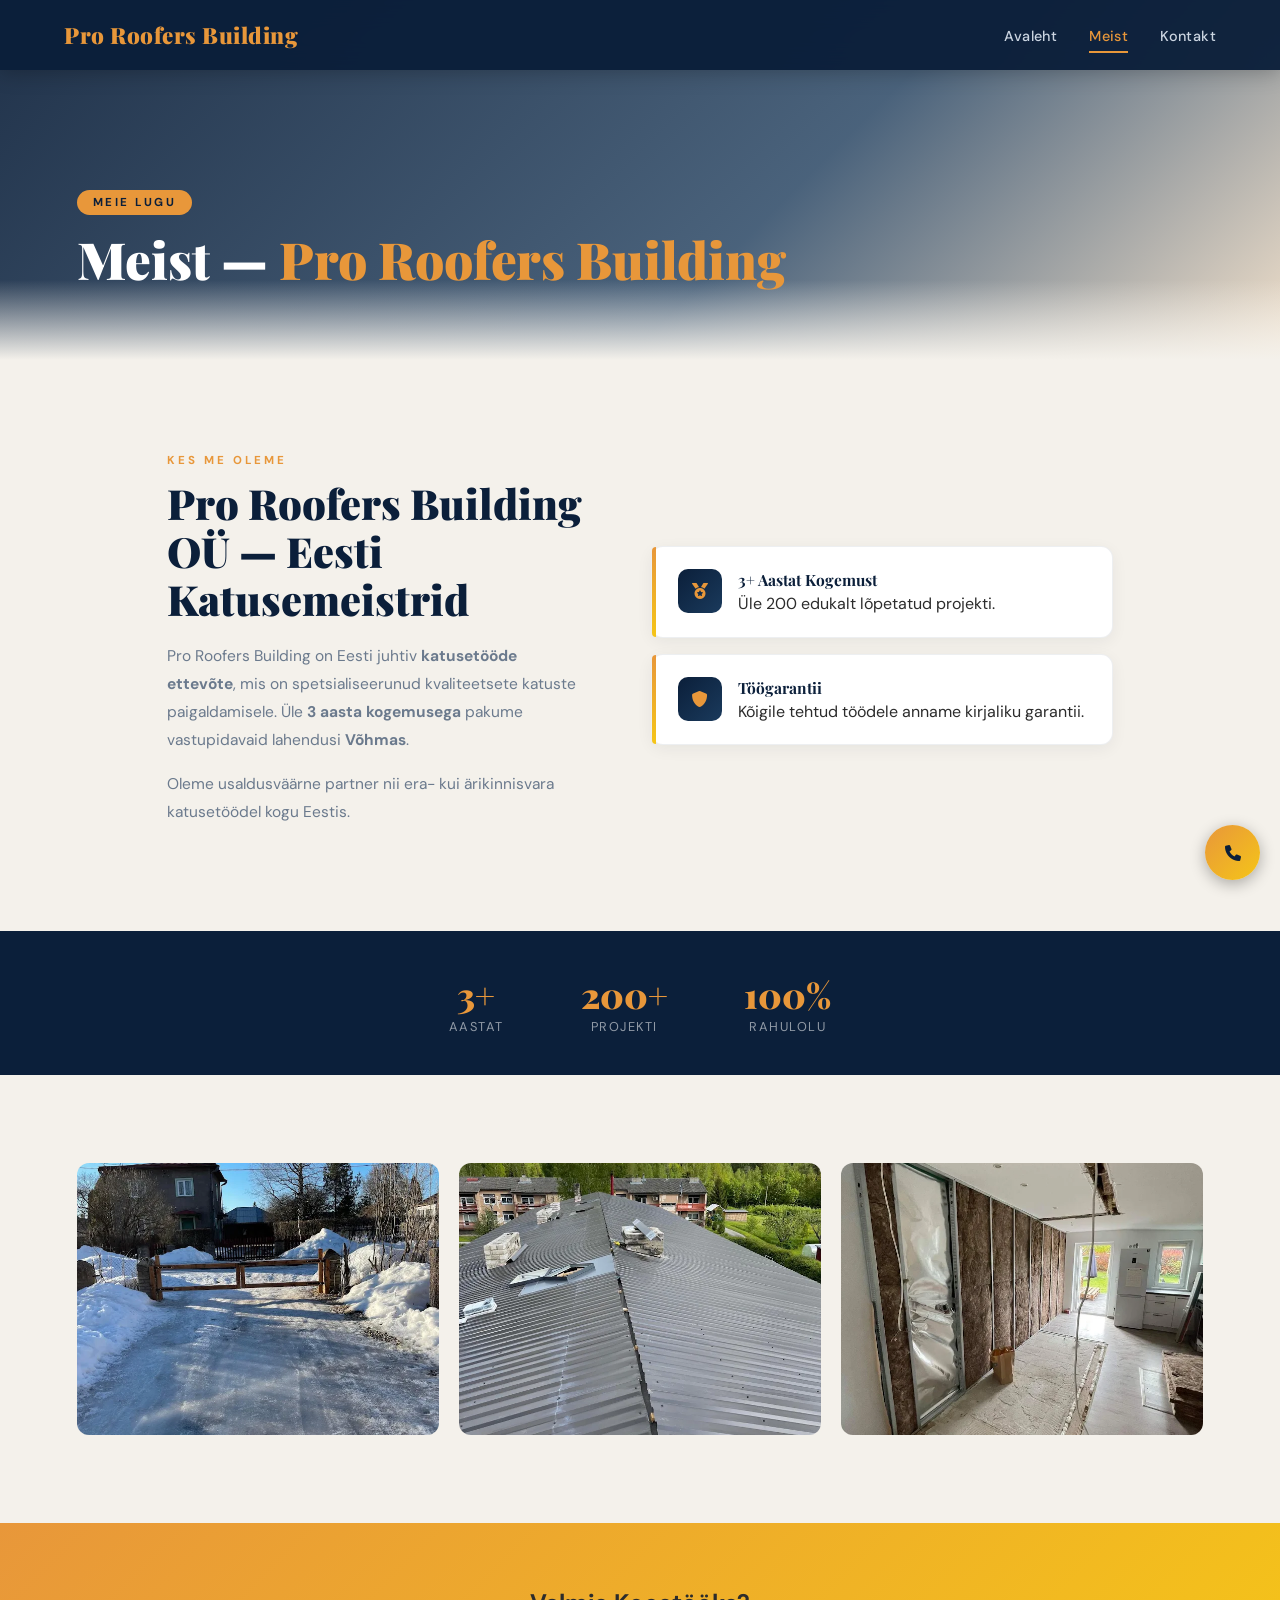
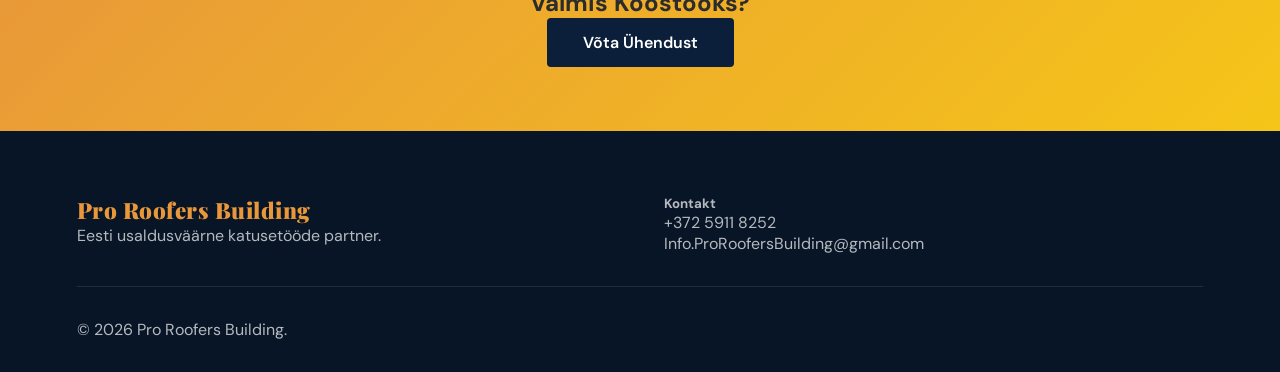
==== commit a4dfc006: "Update about.html" ====
--- a/about.html
+++ b/about.html
@@ -5,7 +5,7 @@
     <meta name="viewport" content="width=device-width, initial-scale=1.0">
     <title>Meist | Pro Roofers Building</title>
     <link rel="stylesheet" href="https://cdnjs.cloudflare.com/ajax/libs/font-awesome/6.0.0/css/all.min.css">
-    <link href="https://fonts.googleapis.com/css2?family=Playfair+Display:wght@700;900&family=DM+Sans:wght@300;400;500;600&display=swap" rel="stylesheet">
+    <link href="https://fonts.googleapis.com/css2?family=Playfair+Display:wght@700;900&family=DM+Sans:wght300;400;500;600&display=swap" rel="stylesheet">
     <style>
         *, *::before, *::after { margin: 0; padding: 0; box-sizing: border-box; }
 
@@ -427,7 +427,7 @@
             <div class="footer-col">
                 <h5>Kontakt</h5>
                 <p>+372 5911 8252</p>
-                <p>info@proroofers.ee</p>
+                <p>Info.ProRoofersBuilding@gmail.com</p>
             </div>
         </div>
         <div class="footer-bottom">© 2026 Pro Roofers Building.</div>
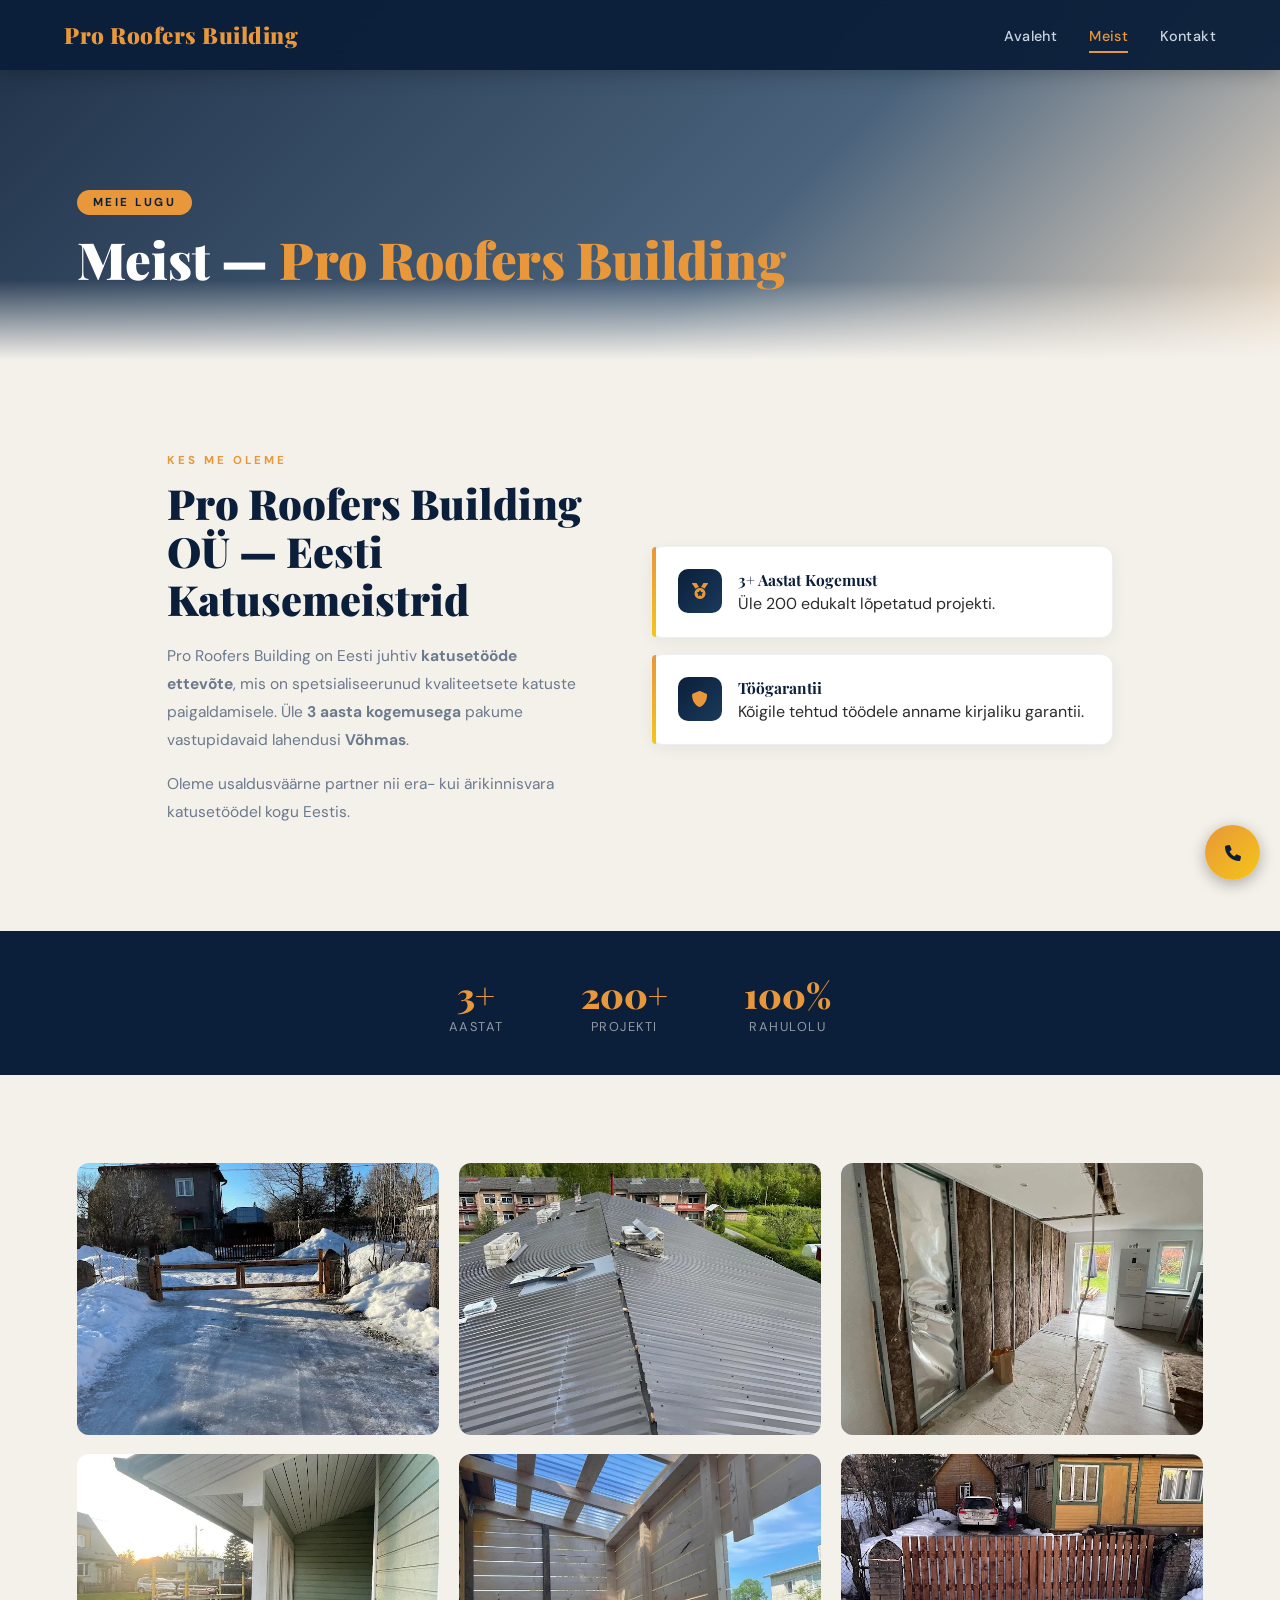
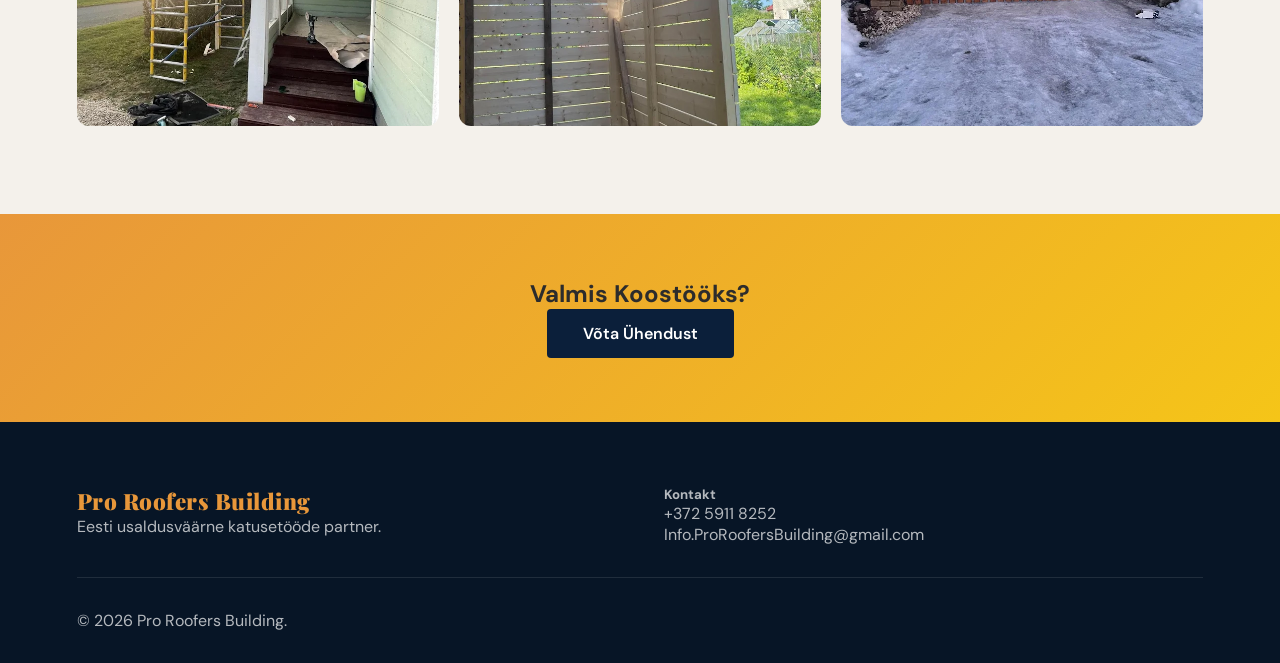
==== commit da15a2c8: "Update about.html" ====
--- a/about.html
+++ b/about.html
@@ -408,6 +408,9 @@
             <div class="gallery-item"><img src="274590326_1031202414138918_6152472122035395217_n.webp" alt="Töö 1"></div>
             <div class="gallery-item"><img src="unnamed (2).webp" alt="Töö 2"></div>
             <div class="gallery-item"><img src="unnamed (4).webp" alt="Töö 3"></div>
+                      <div class="gallery-item"><img src="unnamed (5).webp" alt="Töö 1"></div>
+            <div class="gallery-item"><img src="unnamed (7).webp" alt="Töö 2"></div>
+            <div class="gallery-item"><img src="unnamed (6).webp" alt="Töö 3"></div>
         </div>
     </section>
 
